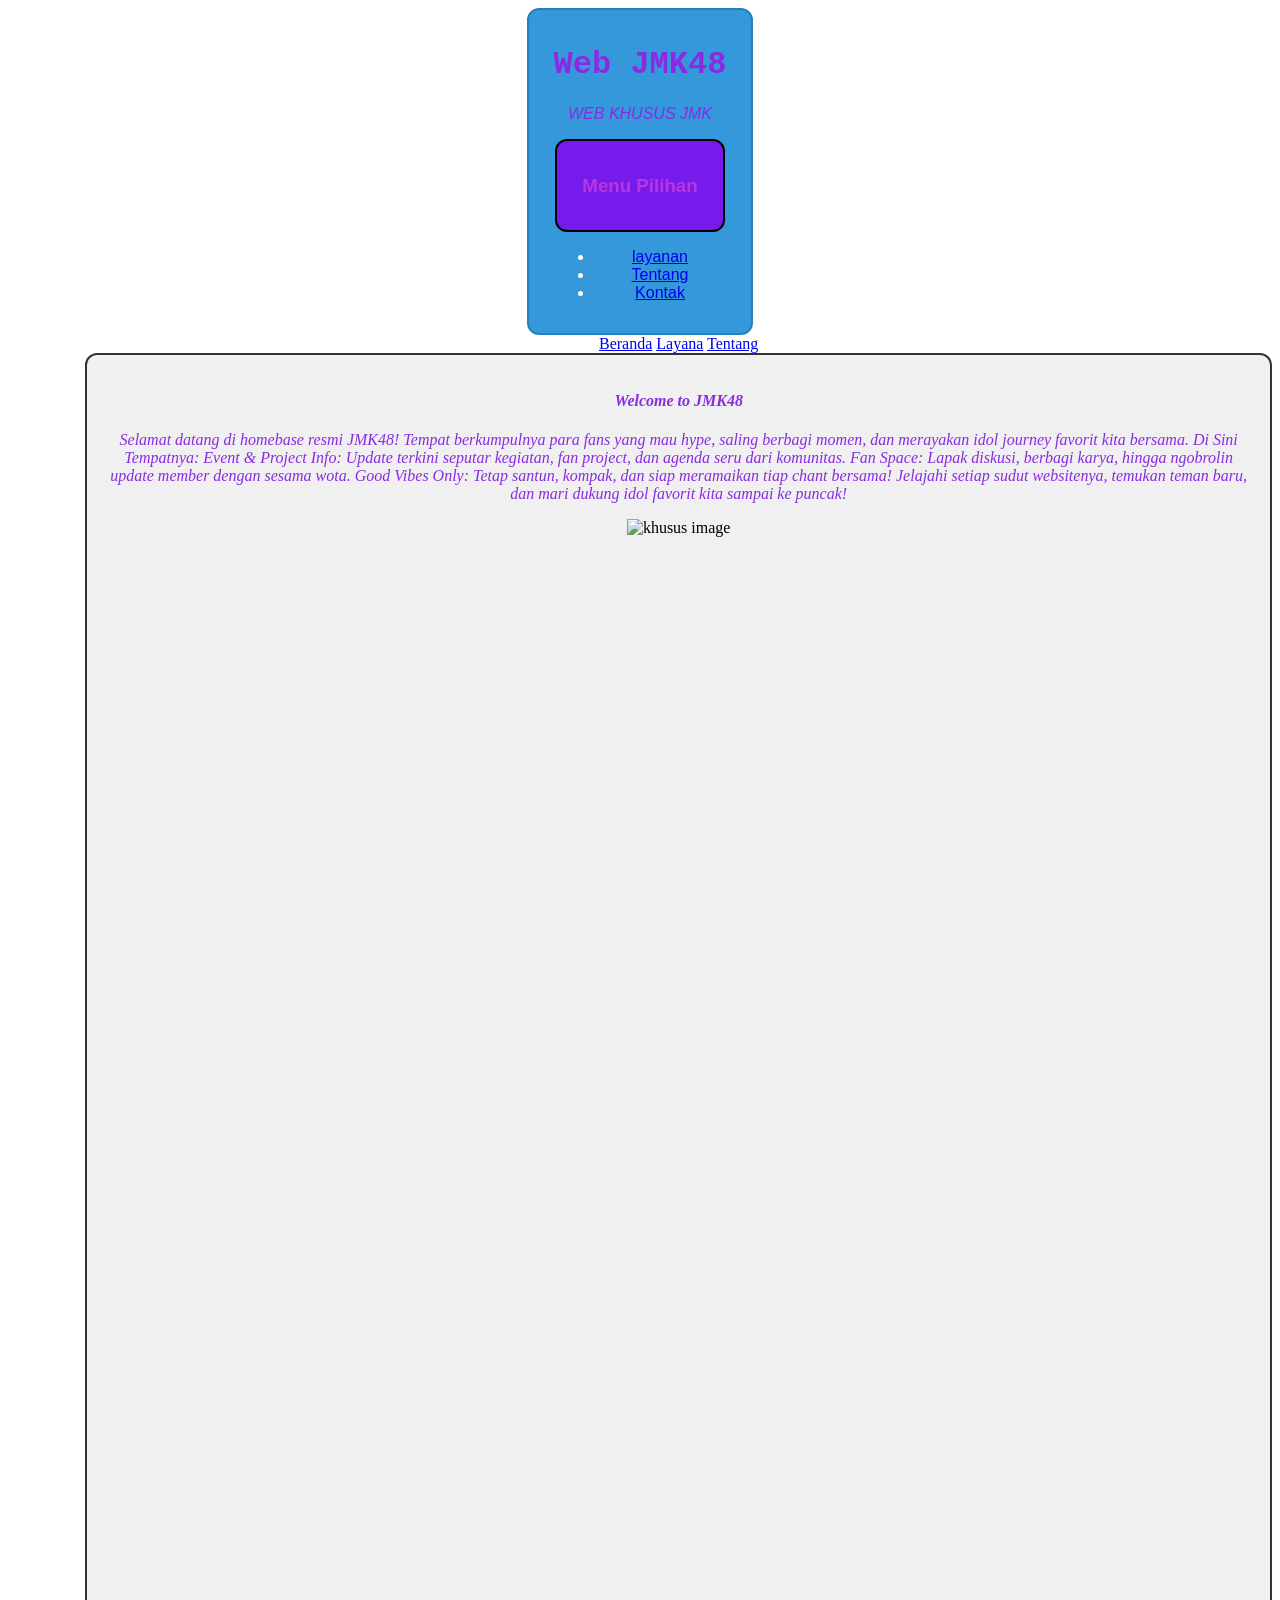
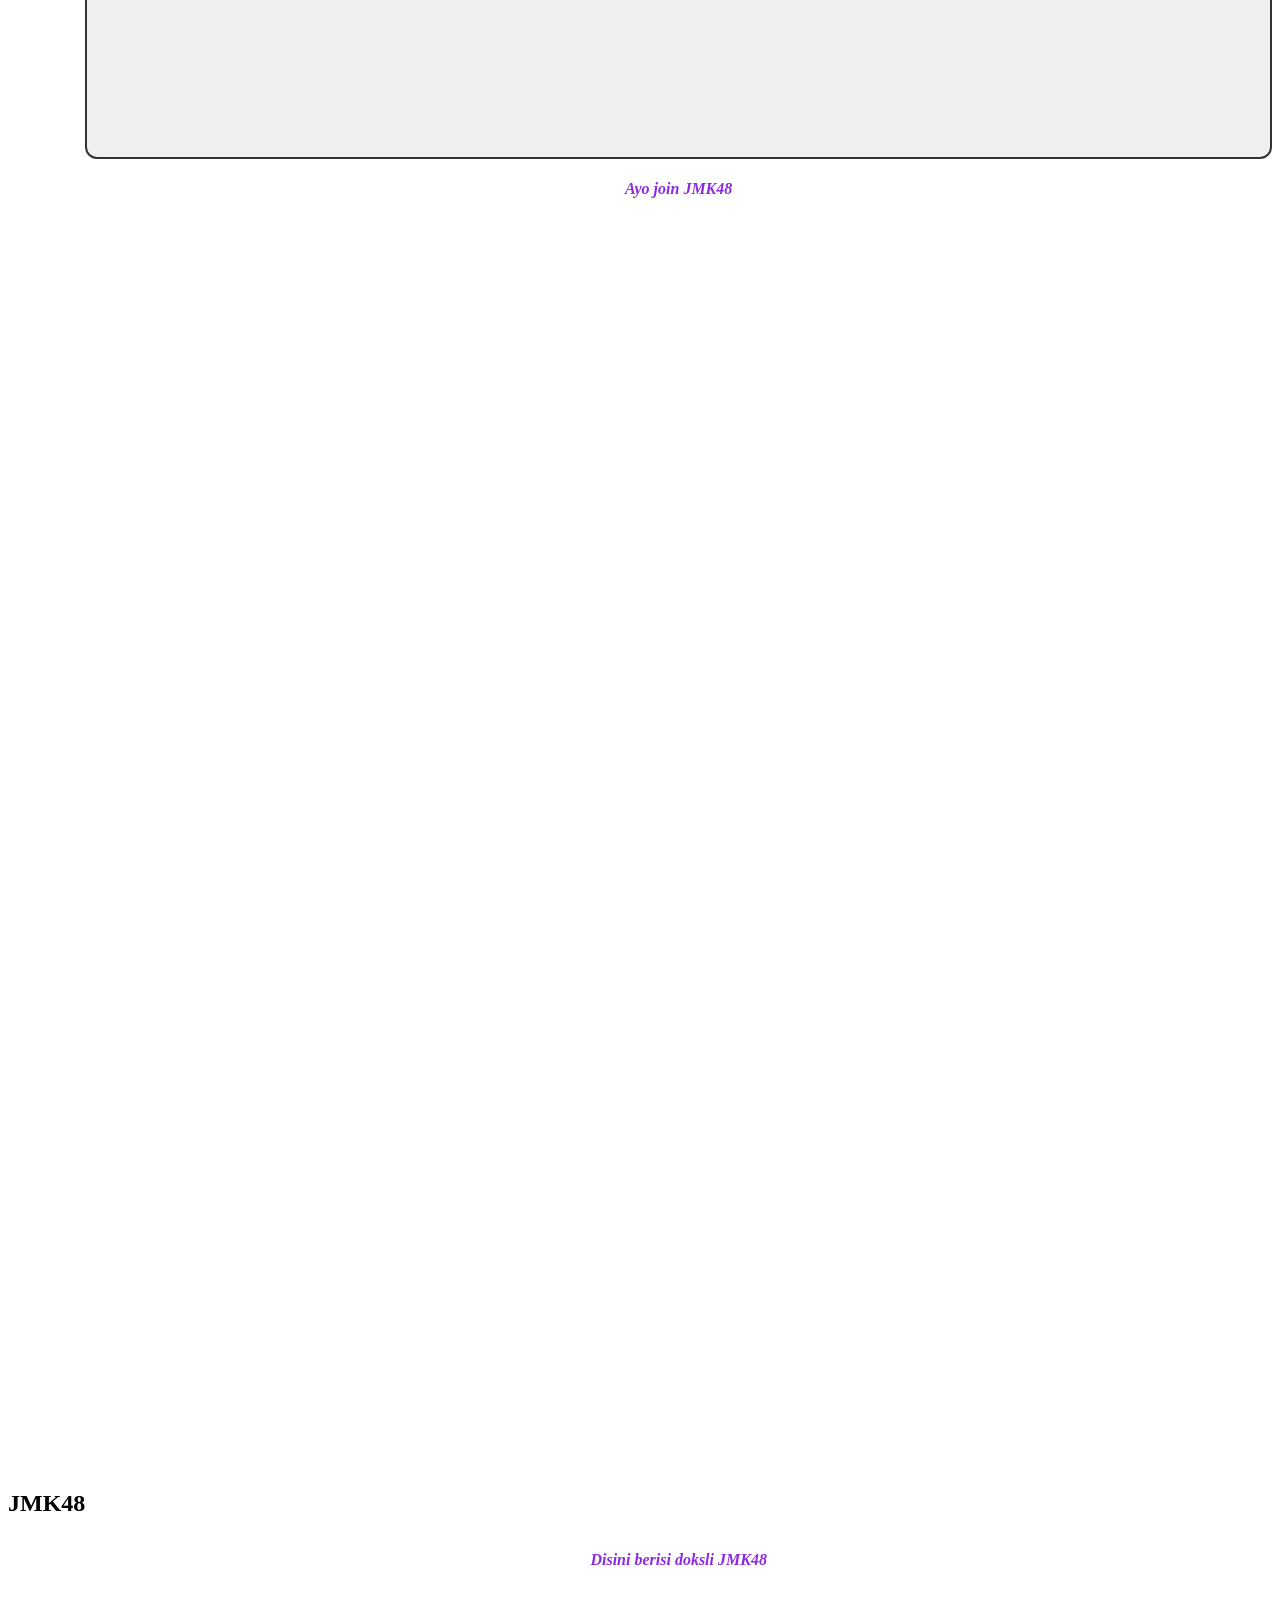
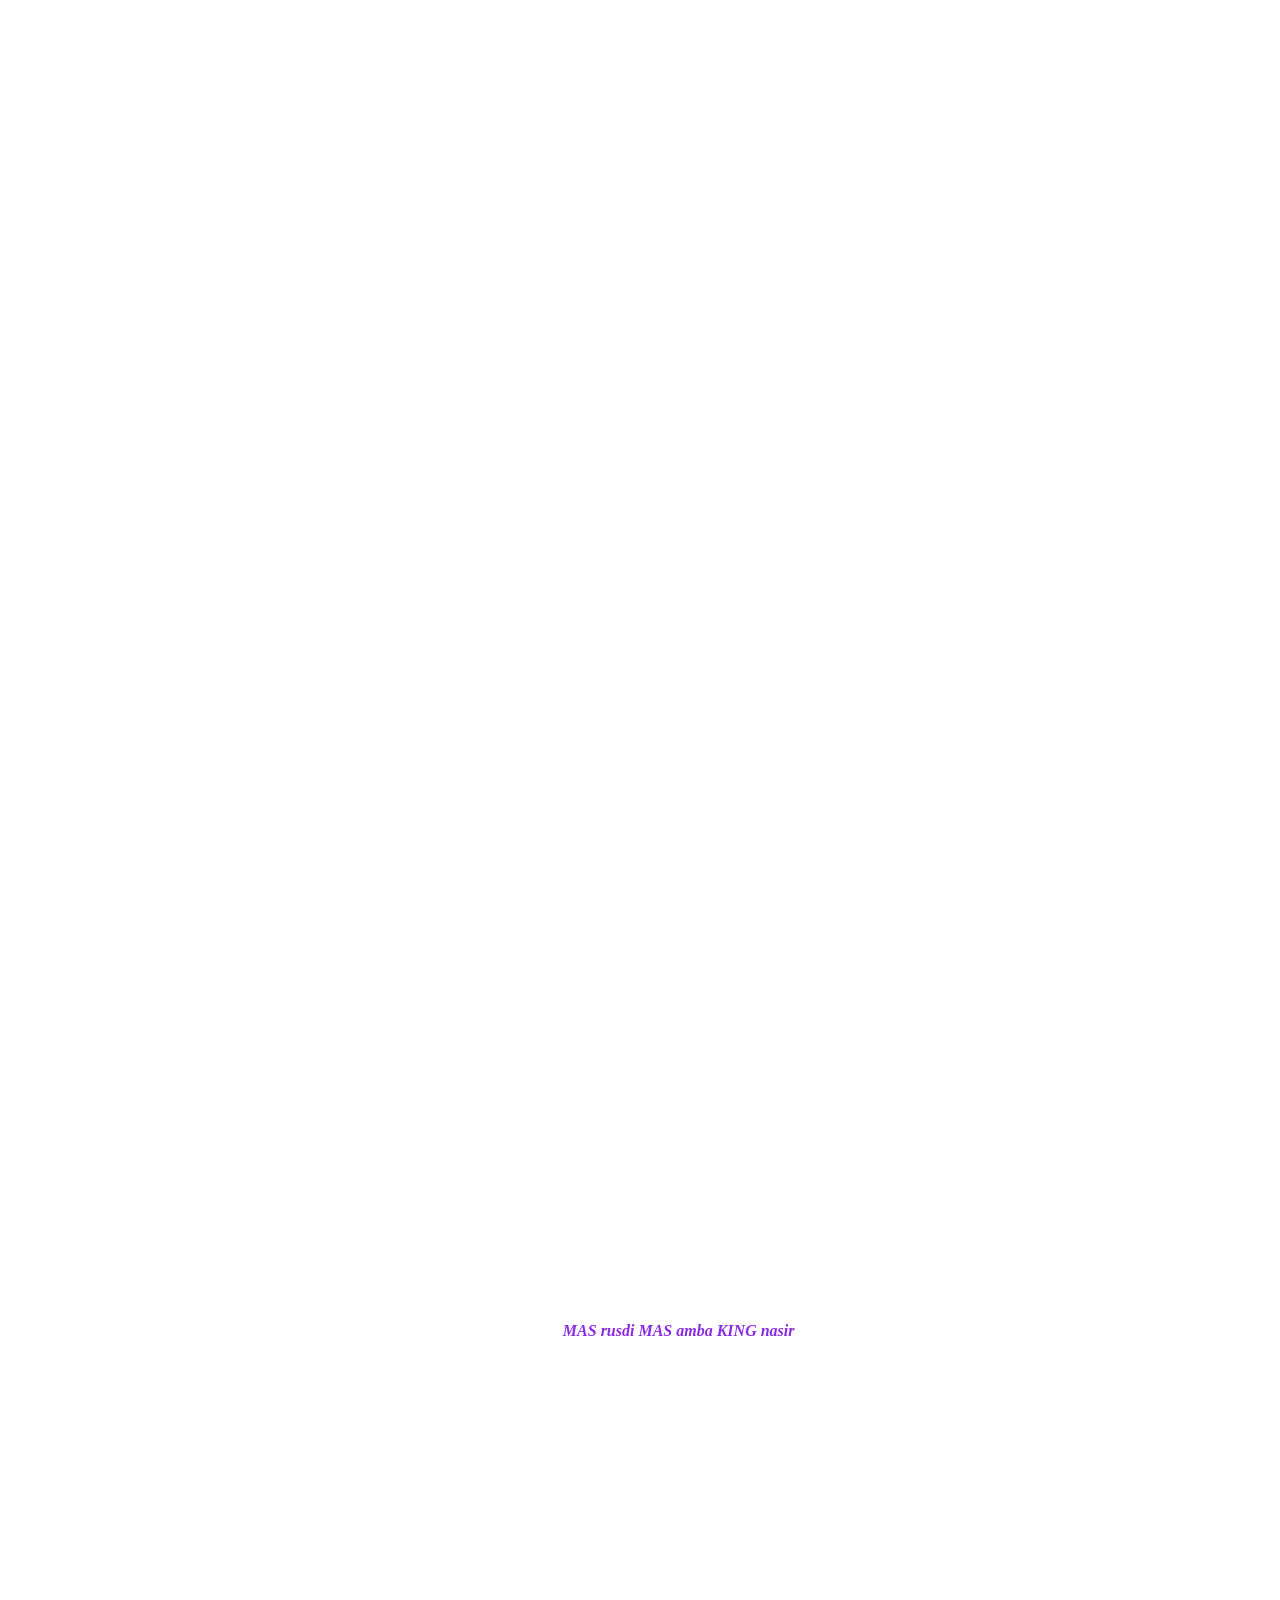
==== index.html @ cbec603e "commit pertama: seluruh file dan folder awal" ====
<!DOCTYPE html>
<html lang="id">

<head>
    <meta charset="UTF-8">
    <meta name="viewport" content="width=device-width, initial-scale=1.0">
    <title>WEB SAMMI</title>
    <link rel="stylesheet" href="css/style.css">
</head>

<body style="text-align: center;">
    <div class="kotakpanjang">
        <h1>Web JMK48</h1>
        <p>WEB KHUSUS JMK</p>
        <div class="kotakpanjang1">
            <h3>Menu Pilihan</h3>

        </div>
        
        
        <ul>
    
            <li><a href="#layanan">layanan</li>
                <li><a href="#tentang">Tentang</a></li>
                <li><a href="#kontak">Kontak</a></li>
            </ul>
            
        </div>
        <div class ="navbar">
            <h2> JMK48</h2>
            <div>
                <a href='#'>Beranda</a>         
                <a href='#'>Layana</a>         
                <a href='#'>Tentang</a>         
        <main>
            <div
                style="border: 2px solid #333333; border-radius: 12px; padding: 15px; background-color: #f0f0f0; display: inline-block;">
                <section id="beranda">
                    <article>
                        <h4>Welcome to JMK48</h4>
                        <p>Selamat datang di homebase resmi JMK48! Tempat berkumpulnya para fans yang mau hype, saling
                            berbagi momen, dan merayakan idol journey favorit kita bersama.

                            Di Sini Tempatnya:

                            Event & Project Info: Update terkini seputar kegiatan, fan project, dan agenda seru dari
                            komunitas.

                            Fan Space: Lapak diskusi, berbagi karya, hingga ngobrolin update member dengan sesama wota.

                            Good Vibes Only: Tetap santun, kompak, dan siap meramaikan tiap chant bersama!

                            Jelajahi setiap sudut websitenya, temukan teman baru, dan mari dukung idol favorit kita
                            sampai ke puncak!</p>
                    </article>
                    <img src="khusus image/images (1).jpe" alt=" khusus image">
                </section>
            </div>

            <section id="layanan">
                <article>
                    <h4>Ayo join JMK48</h4>
                </article>
            </section>

            <section id="tentang">
                <article>
                    <h4>Disini berisi doksli JMK48</h4>
                </article>
            </section>

            <section id="kontak">
                <article>
                    <h4>MAS rusdi
                        MAS amba
                        KING nasir
                    </h4>
                </article>
            </section>



        </main>
    </div>
</body>

</html>
---- css/style.css ----
p   {
    font-style: italic;
    color: blueviolet;
}

h1 {
    font-family: 'Courier';
    color: blueviolet;
}

section {
    min-height: 150vh;
}

h4 {
    font-style: oblique;
    color: blueviolet;
}

.navbar {
 display: flex;
  justify-content: space-between;
  align-items: center;
  border-bottom: 1px solid #ddd;
  padding-bottom: 10px;
  margin-bottom: 20px;
  
}
.kotakpanjang{
    background-color: #3498db; 
    border: 2px solid #2980b9;
    border-radius: 12px;
    color: white;            
    padding: 15px 25px;        
    display: inline-block;    
    font-family: Arial, sans-serif;
}

.kotakpanjang1{
    background-color: #751beb; 
    border: 2px solid #000000;
    border-radius: 12px;
    color: rgb(186, 53, 226);            
    padding: 15px 25px;        
    display: inline-block;    
    font-family: Arial, sans-serif;
}
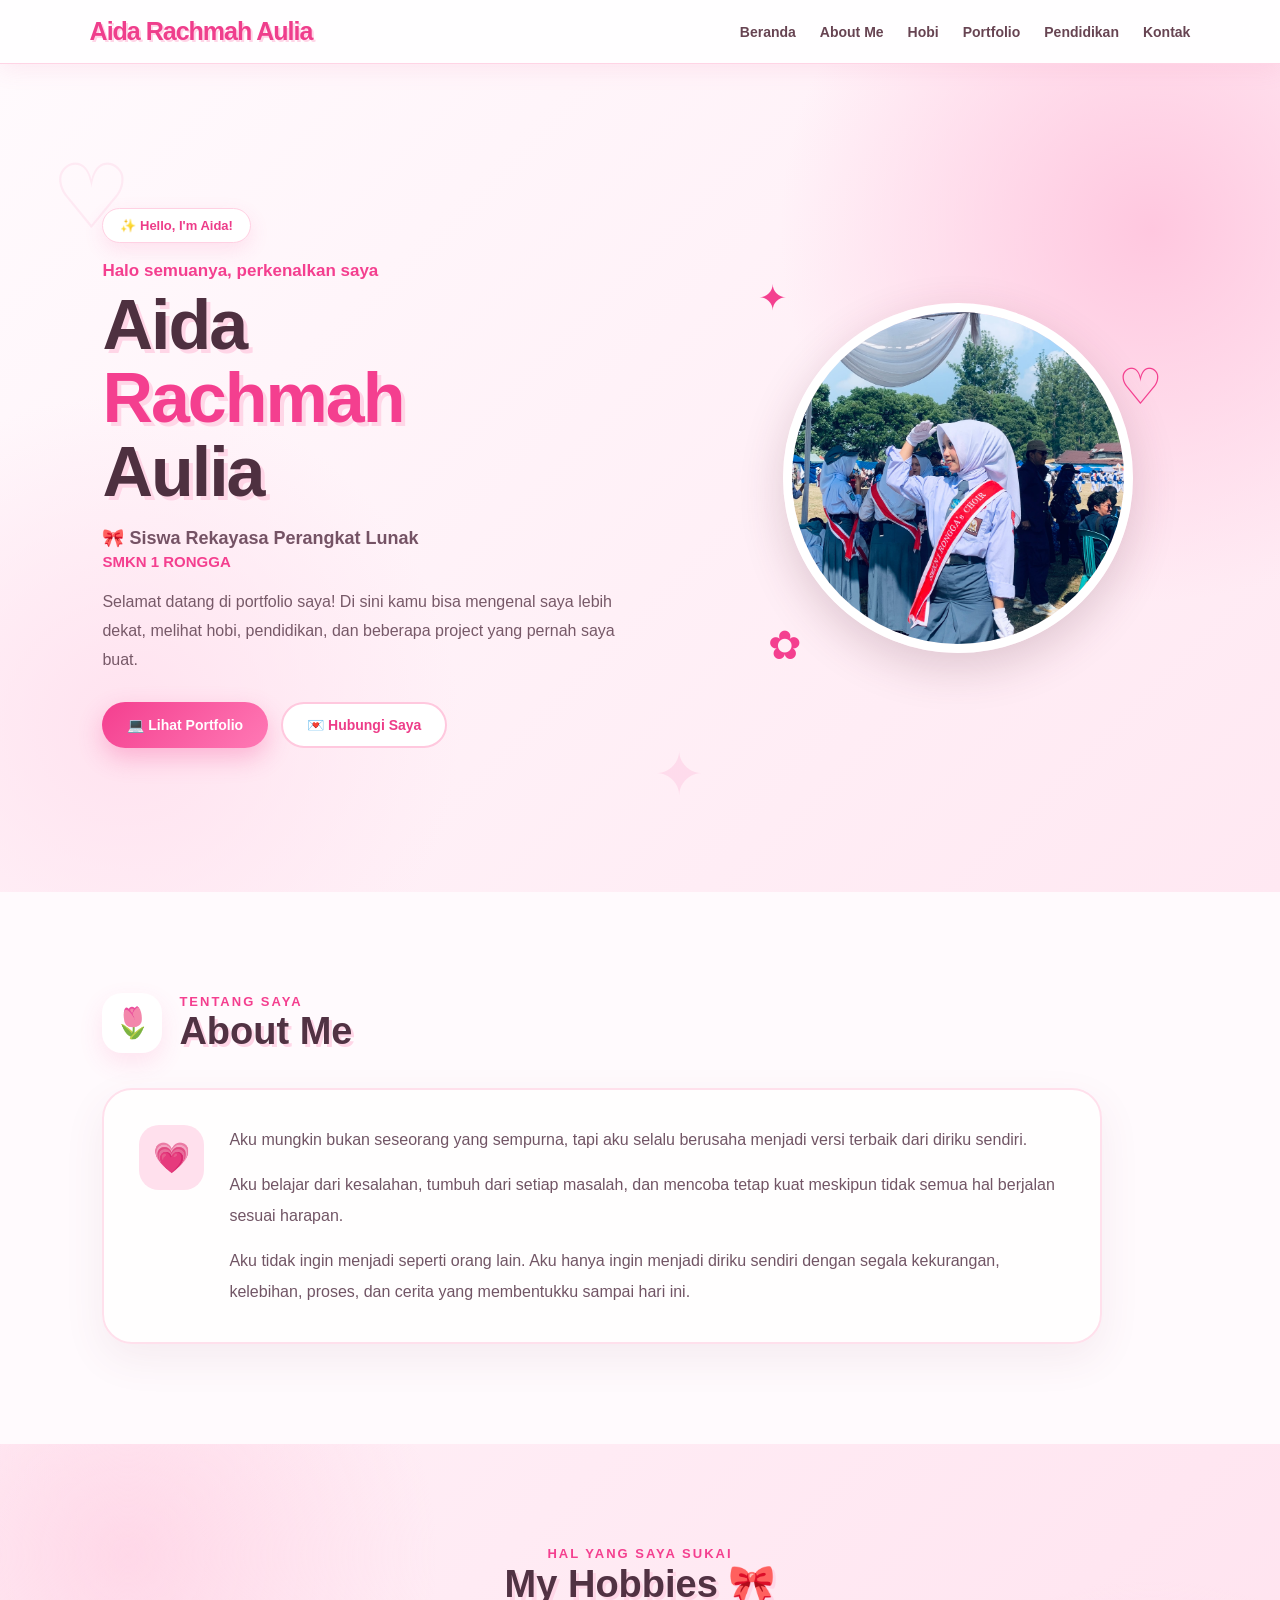
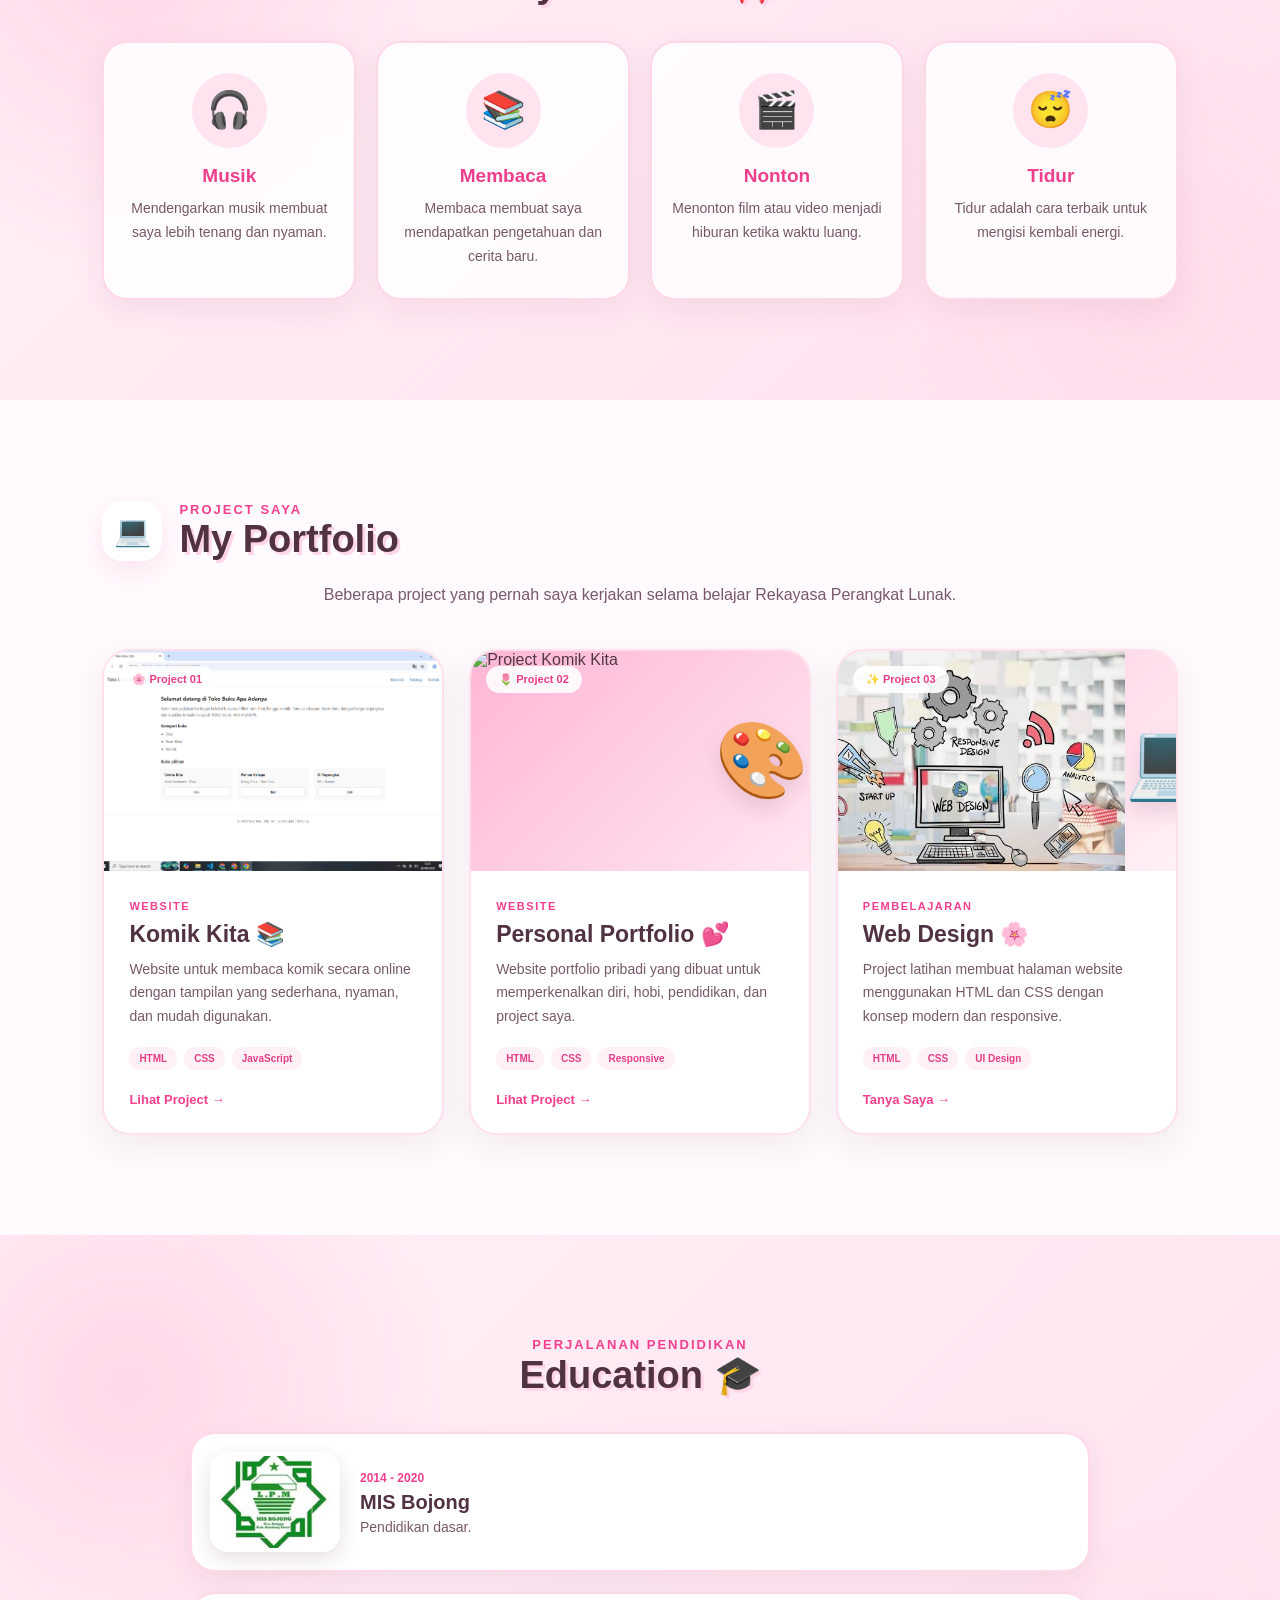
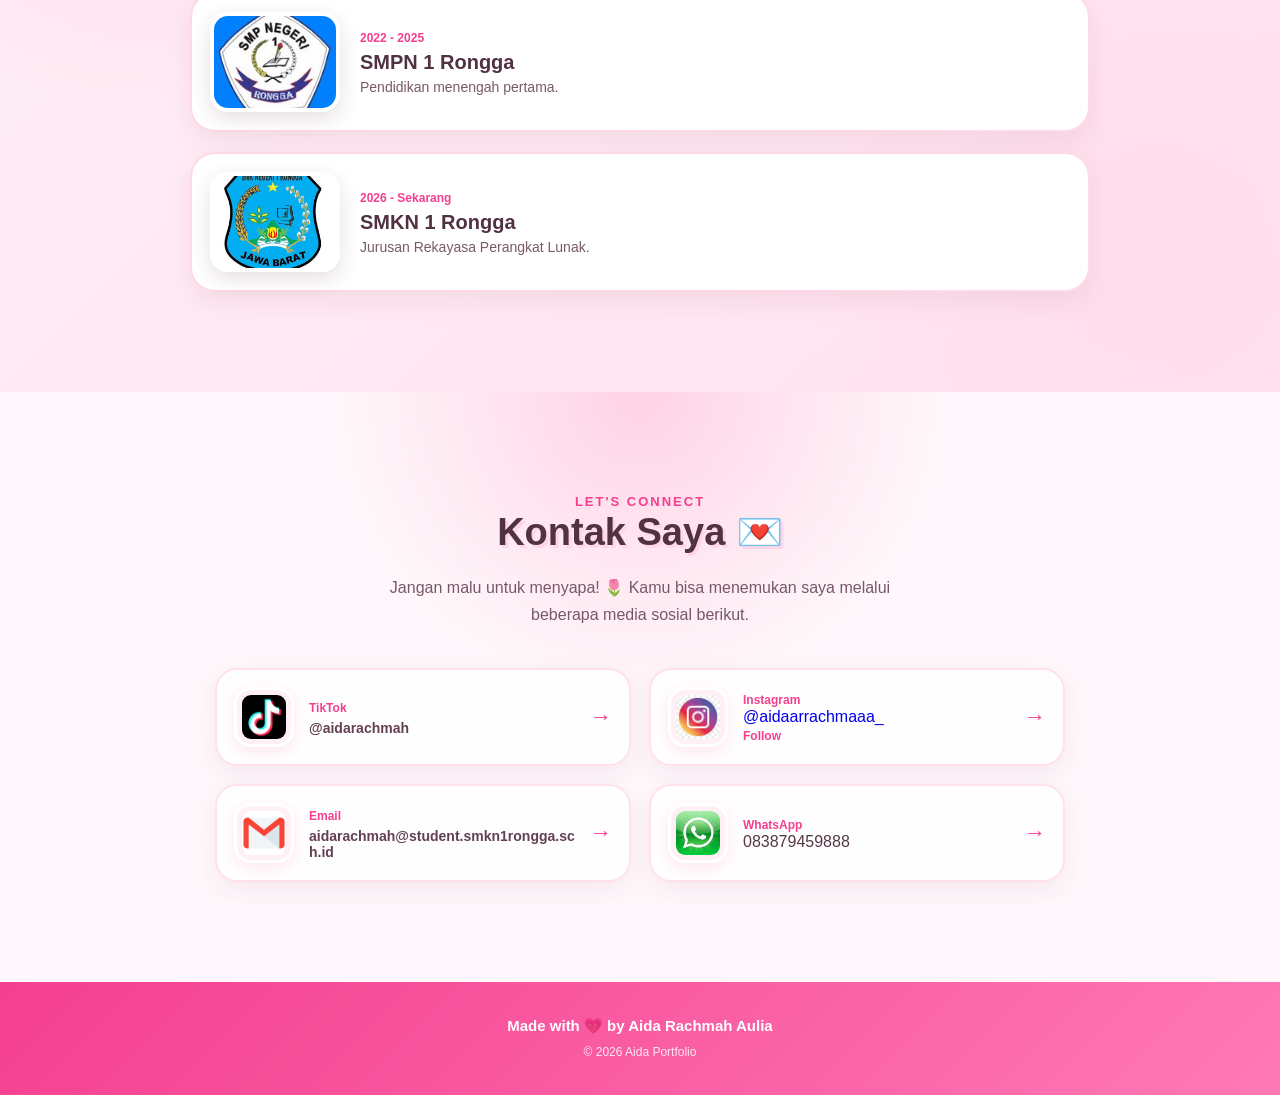
==== commit fa9ad927: "Rename aidarachmah.html to index.html" ====
--- a/index.html
+++ b/index.html
@@ -4,84 +4,601 @@
 <head>
     <meta charset="UTF-8">
     <meta name="viewport" content="width=device-width, initial-scale=1.0">
-    <title>WEB SAMMI</title>
-    <link rel="stylesheet" href="css/style.css">
+
+    <title>Portfolio Aida Rachmah Aulia 🌷</title>
+
+    <link rel="stylesheet" href="css/uji.css">
 </head>
 
-<body style="text-align: center;">
-    <div class="kotakpanjang">
-        <h1>Web JMK48</h1>
-        <p>WEB KHUSUS JMK</p>
-        <div class="kotakpanjang1">
-            <h3>Menu Pilihan</h3>
-
-        </div>
-        
-        
-        <ul>
-    
-            <li><a href="#layanan">layanan</li>
-                <li><a href="#tentang">Tentang</a></li>
-                <li><a href="#kontak">Kontak</a></li>
-            </ul>
-            
-        </div>
-        <div class ="navbar">
-            <h2> JMK48</h2>
+<body>
+
+    <!-- ================= NAVBAR ================= -->
+    <header class="navbar">
+
+        <a href="#beranda" class="logo">
+            Aida Rachmah Aulia<span></span>
+        </a>
+
+        <nav class="nav-links">
+            <a href="#beranda">Beranda</a>
+            <a href="#aboutme">About Me</a>
+            <a href="#hobi">Hobi</a>
+            <a href="#portfolio">Portfolio</a>
+            <a href="#pendidikan">Pendidikan</a>
+            <a href="#kontak">Kontak</a>
+        </nav>
+
+    </header>
+
+
+    <!-- ================= HERO ================= -->
+    <section id="beranda" class="hero">
+
+        <div class="hero-content">
+
+            <div class="hello-badge">
+                ✨ Hello, I'm Aida!
+            </div>
+
+            <p class="greeting">
+                Halo semuanya, perkenalkan saya
+            </p>
+
+            <h1>
+                Aida
+                <span>Rachmah</span> Aulia
+
+            </h1>
+
+            <p class="role">
+                🎀 Siswa Rekayasa Perangkat Lunak
+            </p>
+
+            <p class="school">
+                SMKN 1 RONGGA
+            </p>
+
+            <p class="description">
+                Selamat datang di portfolio saya!
+                Di sini kamu bisa mengenal saya lebih dekat,
+                melihat hobi, pendidikan, dan beberapa project
+                yang pernah saya buat.
+            </p>
+
+            <div class="hero-buttons">
+
+                <a href="#portfolio" class="btn-primary">
+                    💻 Lihat Portfolio
+                </a>
+
+                <a href="#kontak" class="btn-secondary">
+                    💌 Hubungi Saya
+                </a>
+
+            </div>
+
+        </div>
+
+
+        <!-- FOTO -->
+        <div class="hero-avatar">
+
+            <div class="sparkle sparkle-1">✦</div>
+            <div class="sparkle sparkle-2">♡</div>
+            <div class="sparkle sparkle-3">✿</div>
+
+            <div class="avatar-circle">
+
+                <img src="assests/img/WhatsApp Image 2026-09-09 at 11.14.16.jpeg" alt="Foto Aida">
+
+            </div>
+
+        </div>
+
+    </section>
+
+
+    <!-- ================= ABOUT ================= -->
+    <section id="aboutme" class="section-box">
+
+        <div class="section-title">
+
+            <span>🌷</span>
+
             <div>
-                <a href='#'>Beranda</a>         
-                <a href='#'>Layana</a>         
-                <a href='#'>Tentang</a>         
-        <main>
-            <div
-                style="border: 2px solid #333333; border-radius: 12px; padding: 15px; background-color: #f0f0f0; display: inline-block;">
-                <section id="beranda">
-                    <article>
-                        <h4>Welcome to JMK48</h4>
-                        <p>Selamat datang di homebase resmi JMK48! Tempat berkumpulnya para fans yang mau hype, saling
-                            berbagi momen, dan merayakan idol journey favorit kita bersama.
-
-                            Di Sini Tempatnya:
-
-                            Event & Project Info: Update terkini seputar kegiatan, fan project, dan agenda seru dari
-                            komunitas.
-
-                            Fan Space: Lapak diskusi, berbagi karya, hingga ngobrolin update member dengan sesama wota.
-
-                            Good Vibes Only: Tetap santun, kompak, dan siap meramaikan tiap chant bersama!
-
-                            Jelajahi setiap sudut websitenya, temukan teman baru, dan mari dukung idol favorit kita
-                            sampai ke puncak!</p>
-                    </article>
-                    <img src="khusus image/images (1).jpe" alt=" khusus image">
-                </section>
-            </div>
-
-            <section id="layanan">
-                <article>
-                    <h4>Ayo join JMK48</h4>
-                </article>
-            </section>
-
-            <section id="tentang">
-                <article>
-                    <h4>Disini berisi doksli JMK48</h4>
-                </article>
-            </section>
-
-            <section id="kontak">
-                <article>
-                    <h4>MAS rusdi
-                        MAS amba
-                        KING nasir
-                    </h4>
-                </article>
-            </section>
-
-
-
-        </main>
-    </div>
+                <small>Tentang Saya</small>
+                <h2>About Me</h2>
+            </div>
+
+        </div>
+
+
+        <div class="about-card">
+
+            <div class="about-icon">
+                💗
+            </div>
+
+            <div>
+
+                <p>
+                    Aku mungkin bukan seseorang yang sempurna,
+                    tapi aku selalu berusaha menjadi versi terbaik
+                    dari diriku sendiri.
+                </p>
+
+                <p>
+                    Aku belajar dari kesalahan, tumbuh dari setiap
+                    masalah, dan mencoba tetap kuat meskipun tidak
+                    semua hal berjalan sesuai harapan.
+                </p>
+
+                <p>
+                    Aku tidak ingin menjadi seperti orang lain.
+                    Aku hanya ingin menjadi diriku sendiri dengan
+                    segala kekurangan, kelebihan, proses, dan cerita
+                    yang membentukku sampai hari ini.
+                </p>
+
+            </div>
+
+        </div>
+
+    </section>
+
+
+    <!-- ================= HOBI ================= -->
+    <section id="hobi" class="section-box pink-section">
+
+        <div class="section-title center">
+
+            <div>
+                <small>Hal yang Saya Sukai</small>
+                <h2>My Hobbies 🎀</h2>
+            </div>
+
+        </div>
+
+
+        <div class="hobby-container">
+
+            <div class="hobby-card">
+                <div class="hobby-icon">🎧</div>
+                <h3>Musik</h3>
+                <p>
+                    Mendengarkan musik membuat saya lebih
+                    tenang dan nyaman.
+                </p>
+            </div>
+
+
+            <div class="hobby-card">
+                <div class="hobby-icon">📚</div>
+                <h3>Membaca</h3>
+                <p>
+                    Membaca membuat saya mendapatkan
+                    pengetahuan dan cerita baru.
+                </p>
+            </div>
+
+
+            <div class="hobby-card">
+                <div class="hobby-icon">🎬</div>
+                <h3>Nonton</h3>
+                <p>
+                    Menonton film atau video menjadi
+                    hiburan ketika waktu luang.
+                </p>
+            </div>
+
+
+            <div class="hobby-card">
+                <div class="hobby-icon">😴</div>
+                <h3>Tidur</h3>
+                <p>
+                    Tidur adalah cara terbaik untuk
+                    mengisi kembali energi.
+                </p>
+            </div>
+
+        </div>
+
+    </section>
+
+
+    <!-- ================= PORTFOLIO ================= -->
+    <section id="portfolio" class="section-box">
+
+        <div class="section-title">
+
+            <span>💻</span>
+
+            <div>
+                <small>Project Saya</small>
+                <h2>My Portfolio</h2>
+            </div>
+
+        </div>
+
+
+        <p class="section-description">
+            Beberapa project yang pernah saya kerjakan
+            selama belajar Rekayasa Perangkat Lunak.
+        </p>
+
+
+        <div class="portfolio-container">
+
+
+            <!-- PROJECT 1 -->
+            <div class="portfolio-card">
+
+                <div class="portfolio-image">
+
+                    <img src="assests/img/Capture.PNG" alt="Project Komik Kita">
+
+                    <div class="project-label">
+                        🌸 Project 01
+                    </div>
+
+                </div>
+
+
+                <div class="portfolio-content">
+
+                    <span class="project-category">
+                        WEBSITE
+                    </span>
+
+                    <h3>
+                        Komik Kita 📚
+                    </h3>
+
+                    <p>
+                        Website untuk membaca komik secara
+                        online dengan tampilan yang sederhana,
+                        nyaman, dan mudah digunakan.
+                    </p>
+
+
+                    <div class="technology">
+
+                        <span>HTML</span>
+                        <span>CSS</span>
+                        <span>JavaScript</span>
+
+                    </div>
+
+
+                    <a href="http://127.0.0.1:5500/komikkita.html" class="project-button">
+
+                        Lihat Project →
+
+                    </a>
+
+                </div>
+
+            </div>
+
+
+            <!-- PROJECT 2 -->
+            <div class="portfolio-card">
+
+                <div class="portfolio-image project-placeholder">
+                    <img src="assests/img/0-personal-portfolio-thumb.jpg" alt="Project Komik Kita">
+
+                    <div class="big-icon">
+                        🎨
+                    </div>
+
+                    <div class="project-label">
+                        🌷 Project 02
+                    </div>
+
+                </div>
+
+
+                <div class="portfolio-content">
+
+                    <span class="project-category">
+                        WEBSITE
+                    </span>
+
+                    <h3>
+                        Personal Portfolio 💕
+                    </h3>
+
+                    <p>
+                        Website portfolio pribadi yang dibuat
+                        untuk memperkenalkan diri, hobi,
+                        pendidikan, dan project saya.
+                    </p>
+
+
+                    <div class="technology">
+
+                        <span>HTML</span>
+                        <span>CSS</span>
+                        <span>Responsive</span>
+
+                    </div>
+
+
+                    <a href="#beranda" class="project-button">
+
+                        Lihat Project →
+
+                    </a>
+
+                </div>
+
+            </div>
+
+
+            <!-- PROJECT 3 -->
+            <div class="portfolio-card">
+
+                <div class="portfolio-image project-placeholder blue">
+
+                    <img src="assests/img/web designe.jpg" alt="Project Komik Kita">
+
+                    <div class="big-icon">
+                        💻
+                    </div>
+
+                    <div class="project-label">
+                        ✨ Project 03
+                    </div>
+
+                </div>
+
+
+                <div class="portfolio-content">
+
+                    <span class="project-category">
+                        PEMBELAJARAN
+                    </span>
+
+                    <h3>
+                        Web Design 🌸
+                    </h3>
+
+                    <p>
+                        Project latihan membuat halaman website
+                        menggunakan HTML dan CSS dengan konsep
+                        modern dan responsive.
+                    </p>
+
+
+                    <div class="technology">
+
+                        <span>HTML</span>
+                        <span>CSS</span>
+                        <span>UI Design</span>
+
+                    </div>
+
+
+                    <a href="#kontak" class="project-button">
+
+                        Tanya Saya →
+
+                    </a>
+
+                </div>
+
+            </div>
+
+        </div>
+
+    </section>
+
+
+    <!-- ================= PENDIDIKAN ================= -->
+    <section id="pendidikan" class="section-box pink-section">
+
+        <div class="section-title center">
+
+            <div>
+                <small>Perjalanan Pendidikan</small>
+                <h2>Education 🎓</h2>
+            </div>
+
+        </div>
+
+
+        <div class="education-container">
+
+
+            <div class="education-card">
+
+                <img src="assests/img/misbojong.jpg" alt="MI">
+
+                <div>
+
+                    <span>2014 - 2020</span>
+
+                    <h3>
+                        MIS Bojong
+                    </h3>
+
+                    <p>
+                        Pendidikan dasar.
+                    </p>
+
+                </div>
+
+            </div>
+
+
+            <div class="education-card">
+
+                <img src="assests/img/smpn1rongga.jpg" alt="SMP">
+
+                <div>
+
+                    <span>2022 - 2025</span>
+
+                    <h3>
+                        SMPN 1 Rongga
+                    </h3>
+
+                    <p>
+                        Pendidikan menengah pertama.
+                    </p>
+
+                </div>
+
+            </div>
+
+
+            <div class="education-card">
+
+                <img src="assests/img/smkn 1 rongga.jpe" alt="SMK">
+
+                <div>
+
+                    <span>2026 - Sekarang</span>
+
+                    <h3>
+                        SMKN 1 Rongga
+                    </h3>
+
+                    <p>
+                        Jurusan Rekayasa Perangkat Lunak.
+                    </p>
+
+                </div>
+
+            </div>
+
+        </div>
+
+    </section>
+
+
+    <!-- ================= KONTAK ================= -->
+    <section id="kontak" class="section-box contact-section">
+
+        <div class="section-title center">
+
+            <div>
+                <small>Let's Connect</small>
+                <h2>Kontak Saya 💌</h2>
+            </div>
+
+        </div>
+
+
+        <p class="contact-intro">
+            Jangan malu untuk menyapa! 🌷
+            Kamu bisa menemukan saya melalui beberapa
+            media sosial berikut.
+        </p>
+
+
+        <div class="contact-container">
+
+
+            <div class="contact-card">
+
+                <img src="assests/img/tiktok.png" alt="TikTok">
+
+                <div>
+
+                    <span>TikTok</span>
+
+                    <h3>
+                        @aidarachmah
+                    </h3>
+
+                </div>
+
+                <div class="contact-arrow">
+                    →
+                </div>
+
+            </div>
+
+
+            <div class="contact-card">
+
+                <img src="assests/img/sm_5b37de3263964.jpg" alt="Instagram">
+
+                <a href="https://instagram.com/aidaarrachmaaa_" class="card-kontak ig" target="_blank"
+                    rel="noopener noreferrer">
+                    <span>Instagram</span>
+                    <p>@aidaarrachmaaa_</p> <span>Follow</span>
+                </a>
+
+                <div class="contact-arrow">
+                    →
+                </div>
+
+            </div>
+
+
+            <div class="contact-card">
+
+                <img src="assests/img/email.png" alt="Email">
+                
+                <div>
+
+                    <span>Email</span>
+
+                    <h3>
+                        aidarachmah@student.smkn1rongga.sch.id
+                    </h3>
+
+                </div>
+
+                <div class="contact-arrow">
+                    →
+                </div>
+
+            </div>
+
+
+            <div class="contact-card">
+
+                <img src="assests/img/wa.jpe" alt="WhatsApp">
+
+
+                <div>
+
+                    <span>WhatsApp</span>
+
+                    <p>
+                        083879459888
+                    </p>
+
+                </div>
+
+                <div class="contact-arrow">
+                    →
+                </div>
+
+            </div>
+
+        </div>
+
+    </section>
+
+
+    <!-- ================= FOOTER ================= -->
+    <footer>
+
+        <p>
+            Made with 💗 by Aida Rachmah Aulia
+        </p>
+
+        <span>
+            © 2026 Aida Portfolio
+        </span>
+
+    </footer>
+
+
 </body>
 
-</html>+</html>
--- a/css/uji.css
+++ b/css/uji.css
@@ -0,0 +1,1659 @@
+/* =====================================================
+   🌸 AIDA PORTFOLIO
+   CUTE • PINK • MODERN • RESPONSIVE
+===================================================== */
+
+
+/* ================= RESET ================= */
+
+* {
+    margin: 0;
+    padding: 0;
+    box-sizing: border-box;
+}
+
+html {
+    scroll-behavior: smooth;
+    scroll-padding-top: 90px;
+}
+
+body {
+    font-family:
+        "Segoe UI",
+        Tahoma,
+        Geneva,
+        Verdana,
+        sans-serif;
+
+    background: #fff8fc;
+    color: #543746;
+
+    overflow-x: hidden;
+}
+
+a {
+    text-decoration: none;
+}
+
+
+/* ================= SCROLLBAR ================= */
+
+::-webkit-scrollbar {
+    width: 9px;
+}
+
+::-webkit-scrollbar-track {
+    background: #ffeaf4;
+}
+
+::-webkit-scrollbar-thumb {
+    background: linear-gradient(#ff72ad,
+            #f43f8f);
+
+    border-radius: 20px;
+}
+
+
+/* =====================================================
+   🌷 NAVBAR
+===================================================== */
+
+.navbar {
+    position: sticky;
+    top: 0;
+
+    z-index: 9999;
+
+    width: 100%;
+
+    display: flex;
+    align-items: center;
+    justify-content: space-between;
+
+    padding: 17px 7%;
+
+    background: rgba(255, 255, 255, 0.86);
+
+    backdrop-filter: blur(18px);
+    -webkit-backdrop-filter: blur(18px);
+
+    border-bottom: 1px solid #ffd4e5;
+
+    box-shadow:
+        0 5px 25px rgba(236, 75, 139, 0.1);
+}
+
+
+/* LOGO */
+
+.logo {
+    color: #ef3e8c;
+
+    font-size: 25px;
+    font-weight: 900;
+
+    letter-spacing: -1px;
+
+    text-shadow:
+        2px 2px 0 #ffd5e7;
+
+    transition: 0.3s;
+}
+
+.logo span {
+    color: #ff8dbc;
+}
+
+.logo:hover {
+    transform: scale(1.06);
+}
+
+
+/* NAVIGATION */
+
+.nav-links {
+    display: flex;
+
+    align-items: center;
+
+    gap: 24px;
+}
+
+.nav-links a {
+    position: relative;
+
+    color: #674452;
+
+    font-size: 14px;
+    font-weight: 600;
+
+    transition: 0.3s;
+}
+
+.nav-links a:hover {
+    color: #f43f8f;
+}
+
+
+/* UNDERLINE */
+
+.nav-links a::after {
+    content: "";
+
+    position: absolute;
+
+    left: 50%;
+    bottom: -7px;
+
+    width: 0;
+    height: 3px;
+
+    background: #f43f8f;
+
+    border-radius: 20px;
+
+    transform: translateX(-50%);
+
+    transition: 0.3s;
+}
+
+.nav-links a:hover::after {
+    width: 100%;
+}
+
+
+/* =====================================================
+   🎀 HERO
+===================================================== */
+
+.hero {
+    position: relative;
+
+    min-height: 92vh;
+
+    display: flex;
+
+    align-items: center;
+
+    justify-content: space-between;
+
+    gap: 50px;
+
+    padding: 90px 8%;
+
+    overflow: hidden;
+
+    background:
+        radial-gradient(circle at 90% 20%,
+            #ffc7df 0%,
+            transparent 28%),
+
+        radial-gradient(circle at 10% 80%,
+            #ffe2ef 0%,
+            transparent 25%),
+
+        linear-gradient(135deg,
+            #fffafd,
+            #ffe8f2);
+}
+
+
+/* DEKORASI */
+
+.hero::before {
+    content: "♡";
+
+    position: absolute;
+
+    top: 80px;
+    left: 4%;
+
+    font-size: 90px;
+
+    color: rgba(244,
+            63,
+            143,
+            0.08);
+
+    animation: floating 4s ease-in-out infinite;
+}
+
+.hero::after {
+    content: "✦";
+
+    position: absolute;
+
+    right: 45%;
+    bottom: 10%;
+
+    font-size: 60px;
+
+    color: rgba(244,
+            63,
+            143,
+            0.1);
+
+    animation: rotate 8s linear infinite;
+}
+
+
+/* HERO CONTENT */
+
+.hero-content {
+    position: relative;
+
+    z-index: 2;
+
+    max-width: 590px;
+
+    animation:
+        fadeUp 1s ease;
+}
+
+
+/* BADGE */
+
+.hello-badge {
+    display: inline-block;
+
+    padding: 9px 17px;
+
+    margin-bottom: 18px;
+
+    color: #ed3c89;
+
+    background: #fff;
+
+    border: 1px solid #ffd1e3;
+
+    border-radius: 50px;
+
+    font-size: 13px;
+    font-weight: 700;
+
+    box-shadow:
+        0 7px 20px rgba(244, 63, 143, 0.12);
+}
+
+
+/* GREETING */
+
+.greeting {
+    color: #f43f8f;
+
+    font-size: 17px;
+    font-weight: 700;
+
+    margin-bottom: 8px;
+}
+
+
+/* NAME */
+
+.hero h1 {
+    color: #4e3040;
+
+    font-size:
+        clamp(42px,
+            6vw,
+            70px);
+
+    line-height: 1.05;
+
+    font-weight: 900;
+
+    letter-spacing: -2px;
+
+    margin-bottom: 18px;
+
+    text-shadow:
+        4px 4px 0 #ffd6e7;
+}
+
+.hero h1 span {
+    display: block;
+
+    color: #f43f8f;
+}
+
+
+/* ROLE */
+
+.role {
+    color: #755365;
+
+    font-size: 18px;
+
+    font-weight: 600;
+
+    margin-bottom: 4px;
+}
+
+.school {
+    color: #f43f8f;
+
+    font-size: 15px;
+
+    font-weight: 800;
+
+    margin-bottom: 18px;
+}
+
+
+/* DESCRIPTION */
+
+.description {
+    max-width: 540px;
+
+    color: #775968;
+
+    font-size: 16px;
+
+    line-height: 1.8;
+
+    margin-bottom: 28px;
+}
+
+
+/* BUTTON CONTAINER */
+
+.hero-buttons {
+    display: flex;
+
+    flex-wrap: wrap;
+
+    gap: 13px;
+}
+
+
+/* PRIMARY BUTTON */
+
+.btn-primary {
+    display: inline-flex;
+
+    align-items: center;
+
+    justify-content: center;
+
+    padding: 14px 25px;
+
+    color: white;
+
+    background:
+        linear-gradient(135deg,
+            #f43f8f,
+            #ff79b5);
+
+    border-radius: 50px;
+
+    font-size: 14px;
+
+    font-weight: 800;
+
+    box-shadow:
+        0 10px 25px rgba(244, 63, 143, 0.3);
+
+    transition: 0.3s;
+}
+
+.btn-primary:hover {
+    transform:
+        translateY(-5px);
+
+    box-shadow:
+        0 15px 30px rgba(244, 63, 143, 0.4);
+}
+
+
+/* SECOND BUTTON */
+
+.btn-secondary {
+    display: inline-flex;
+
+    align-items: center;
+
+    justify-content: center;
+
+    padding: 13px 24px;
+
+    color: #ed3d89;
+
+    background: white;
+
+    border: 2px solid #ffc8de;
+
+    border-radius: 50px;
+
+    font-size: 14px;
+
+    font-weight: 800;
+
+    transition: 0.3s;
+}
+
+.btn-secondary:hover {
+    color: white;
+
+    background: #f43f8f;
+
+    transform:
+        translateY(-5px);
+}
+
+
+/* =====================================================
+   🌸 HERO IMAGE
+===================================================== */
+
+.hero-avatar {
+    position: relative;
+
+    width: 440px;
+    height: 440px;
+
+    flex-shrink: 0;
+
+    display: flex;
+
+    align-items: center;
+    justify-content: center;
+
+    animation:
+        floating 4s ease-in-out infinite;
+}
+
+
+/* BACK CIRCLE */
+
+.avatar-circle::before {
+    content: "";
+
+    position: absolute;
+
+    inset: -18px;
+
+    border-radius: 50%;
+
+    background:
+        linear-gradient(135deg,
+            #ffb4d4,
+            #ffe8f2);
+
+    z-index: -1;
+
+    box-shadow:
+        0 20px 50px rgba(244, 63, 143, 0.18);
+}
+
+
+/* IMAGE */
+
+.avatar-circle {
+    position: relative;
+
+    width: 350px;
+    height: 350px;
+
+    display: flex;
+
+    align-items: center;
+    justify-content: center;
+}
+
+.avatar-circle img {
+    width: 100%;
+    height: 100%;
+
+    object-fit: cover;
+
+    border-radius: 50%;
+
+    border: 9px solid white;
+
+    box-shadow:
+        0 15px 45px rgba(93, 43, 65, 0.2);
+}
+
+
+/* SPARKLES */
+
+.sparkle {
+    position: absolute;
+
+    z-index: 5;
+
+    color: #f43f8f;
+
+    font-size: 35px;
+
+    animation:
+        floating 3s ease-in-out infinite;
+}
+
+.sparkle-1 {
+    top: 20px;
+    left: 20px;
+}
+
+.sparkle-2 {
+    right: 15px;
+    top: 100px;
+
+    font-size: 50px;
+
+    animation-delay: 0.5s;
+}
+
+.sparkle-3 {
+    bottom: 30px;
+    left: 30px;
+
+    font-size: 40px;
+
+    animation-delay: 1s;
+}
+
+
+/* =====================================================
+   🌷 SECTION
+===================================================== */
+
+.section-box {
+    position: relative;
+
+    padding: 100px 8%;
+
+    min-height: 60vh;
+
+    background: #fffafd;
+
+    overflow: hidden;
+}
+
+
+/* PINK SECTION */
+
+.pink-section {
+    background:
+        radial-gradient(circle at 10% 20%,
+            #ffd8e8,
+            transparent 25%),
+
+        radial-gradient(circle at 90% 80%,
+            #ffddeb,
+            transparent 25%),
+
+        linear-gradient(135deg,
+            #fff0f7,
+            #ffe1ee);
+}
+
+
+/* SECTION TITLE */
+
+.section-title {
+    display: flex;
+
+    align-items: center;
+
+    gap: 17px;
+
+    margin-bottom: 35px;
+}
+
+.section-title.center {
+    justify-content: center;
+
+    text-align: center;
+}
+
+.section-title>span {
+    width: 60px;
+    height: 60px;
+
+    display: flex;
+
+    align-items: center;
+    justify-content: center;
+
+    background: white;
+
+    border-radius: 20px;
+
+    font-size: 30px;
+
+    box-shadow:
+        0 10px 25px rgba(244, 63, 143, 0.12);
+}
+
+.section-title small {
+    color: #f43f8f;
+
+    font-size: 13px;
+
+    font-weight: 800;
+
+    text-transform: uppercase;
+
+    letter-spacing: 2px;
+}
+
+.section-title h2 {
+    color: #513243;
+
+    font-size: 38px;
+
+    font-weight: 900;
+
+    text-shadow:
+        3px 3px 0 #ffd6e7;
+}
+
+
+/* =====================================================
+   💗 ABOUT
+===================================================== */
+
+.about-card {
+    max-width: 1000px;
+
+    display: flex;
+
+    gap: 25px;
+
+    padding: 35px;
+
+    background:
+        rgba(255,
+            255,
+            255,
+            0.8);
+
+    border: 2px solid #ffe0ec;
+
+    border-radius: 30px;
+
+    box-shadow:
+        0 15px 40px rgba(125, 58, 87, 0.08);
+
+    transition: 0.4s;
+}
+
+.about-card:hover {
+    transform:
+        translateY(-7px);
+
+    box-shadow:
+        0 20px 50px rgba(244, 63, 143, 0.13);
+}
+
+.about-icon {
+    width: 65px;
+    height: 65px;
+
+    flex-shrink: 0;
+
+    display: flex;
+
+    align-items: center;
+    justify-content: center;
+
+    background: #ffe0ed;
+
+    border-radius: 20px;
+
+    font-size: 30px;
+}
+
+.about-card p {
+    color: #715565;
+
+    font-size: 16px;
+
+    line-height: 1.9;
+
+    margin-bottom: 15px;
+}
+
+.about-card p:last-child {
+    margin-bottom: 0;
+}
+
+
+/* =====================================================
+   🎧 HOBBY
+===================================================== */
+
+.hobby-container {
+    max-width: 1100px;
+
+    margin: auto;
+
+    display: grid;
+
+    grid-template-columns:
+        repeat(4, 1fr);
+
+    gap: 20px;
+}
+
+.hobby-card {
+    padding: 30px 20px;
+
+    text-align: center;
+
+    background:
+        rgba(255,
+            255,
+            255,
+            0.85);
+
+    border:
+        2px solid #ffd8e8;
+
+    border-radius: 25px;
+
+    box-shadow:
+        0 10px 30px rgba(122, 53, 83, 0.08);
+
+    transition: 0.4s;
+}
+
+.hobby-card:hover {
+    transform:
+        translateY(-12px) rotate(1deg);
+
+    border-color: #ff9ec4;
+
+    box-shadow:
+        0 20px 35px rgba(244, 63, 143, 0.18);
+}
+
+.hobby-icon {
+    width: 75px;
+    height: 75px;
+
+    display: flex;
+
+    align-items: center;
+    justify-content: center;
+
+    margin: auto auto 17px;
+
+    background: #ffe3ef;
+
+    border-radius: 50%;
+
+    font-size: 36px;
+}
+
+.hobby-card h3 {
+    color: #ef3e8c;
+
+    margin-bottom: 10px;
+
+    font-size: 19px;
+}
+
+.hobby-card p {
+    color: #765969;
+
+    font-size: 14px;
+
+    line-height: 1.7;
+}
+
+
+/* =====================================================
+   💻 PORTFOLIO
+===================================================== */
+
+.section-description {
+    max-width: 700px;
+
+    margin:
+        -15px auto 40px;
+
+    text-align: center;
+
+    color: #79596a;
+
+    line-height: 1.7;
+}
+
+.portfolio-container {
+    display: grid;
+
+    grid-template-columns:
+        repeat(3, 1fr);
+
+    gap: 25px;
+
+    max-width: 1200px;
+
+    margin: auto;
+}
+
+
+/* PORTFOLIO CARD */
+
+.portfolio-card {
+    overflow: hidden;
+
+    background: white;
+
+    border:
+        2px solid #ffe0eb;
+
+    border-radius: 28px;
+
+    box-shadow:
+        0 12px 35px rgba(102, 45, 70, 0.08);
+
+    transition: 0.4s;
+}
+
+.portfolio-card:hover {
+    transform:
+        translateY(-12px);
+
+    border-color: #ffacd0;
+
+    box-shadow:
+        0 20px 45px rgba(244, 63, 143, 0.18);
+}
+
+
+/* IMAGE */
+
+.portfolio-image {
+    position: relative;
+
+    height: 220px;
+
+    overflow: hidden;
+
+    background: #ffe7f1;
+}
+
+.portfolio-image img {
+    width: 100%;
+    height: 100%;
+
+    object-fit: cover;
+
+    transition: 0.5s;
+}
+
+.portfolio-card:hover .portfolio-image img {
+    transform: scale(1.08);
+}
+
+
+/* PROJECT PLACEHOLDER */
+
+.project-placeholder {
+    display: flex;
+
+    align-items: center;
+    justify-content: center;
+
+    background:
+        linear-gradient(135deg,
+            #ffb6d5,
+            #ffe6f1);
+}
+
+.project-placeholder.blue {
+    background:
+        linear-gradient(135deg,
+            #ffc5dc,
+            #fff0f7);
+}
+
+.big-icon {
+    font-size: 75px;
+
+    filter:
+        drop-shadow(0 10px 10px rgba(117, 51, 83, 0.15));
+}
+
+
+/* LABEL */
+
+.project-label {
+    position: absolute;
+
+    top: 15px;
+    left: 15px;
+
+    padding: 7px 13px;
+
+    color: #e93d87;
+
+    background: rgba(255,
+            255,
+            255,
+            0.9);
+
+    border-radius: 30px;
+
+    font-size: 11px;
+
+    font-weight: 800;
+}
+
+
+/* PORTFOLIO CONTENT */
+
+.portfolio-content {
+    padding: 25px;
+}
+
+.project-category {
+    color: #f43f8f;
+
+    font-size: 11px;
+
+    font-weight: 900;
+
+    letter-spacing: 1.5px;
+}
+
+.portfolio-content h3 {
+    color: #513243;
+
+    font-size: 23px;
+
+    margin:
+        7px 0 10px;
+}
+
+.portfolio-content p {
+    color: #765969;
+
+    font-size: 14px;
+
+    line-height: 1.7;
+
+    margin-bottom: 18px;
+}
+
+
+/* TECHNOLOGY */
+
+.technology {
+    display: flex;
+
+    flex-wrap: wrap;
+
+    gap: 7px;
+
+    margin-bottom: 20px;
+}
+
+.technology span {
+    padding: 6px 10px;
+
+    color: #e53e86;
+
+    background: #fff0f6;
+
+    border-radius: 20px;
+
+    font-size: 10px;
+
+    font-weight: 800;
+}
+
+
+/* PROJECT BUTTON */
+
+.project-button {
+    display: inline-block;
+
+    color: #f43f8f;
+
+    font-size: 13px;
+
+    font-weight: 800;
+
+    transition: 0.3s;
+}
+
+.project-button:hover {
+    color: #bd2164;
+
+    transform:
+        translateX(5px);
+}
+
+
+/* =====================================================
+   🎓 EDUCATION
+===================================================== */
+
+.education-container {
+    max-width: 900px;
+
+    margin: auto;
+
+    display: grid;
+
+    gap: 20px;
+}
+
+.education-card {
+    display: flex;
+
+    align-items: center;
+
+    gap: 20px;
+
+    padding: 18px;
+
+    background: white;
+
+    border:
+        2px solid #ffd9e8;
+
+    border-radius: 25px;
+
+    box-shadow:
+        0 10px 25px rgba(121, 53, 83, 0.08);
+
+    transition: 0.4s;
+}
+
+.education-card:hover {
+    transform:
+        translateX(10px);
+
+    border-color: #ff9fc6;
+}
+
+.education-card img {
+    width: 130px;
+    height: 100px;
+
+    object-fit: cover;
+
+    border-radius: 18px;
+
+    border: 4px solid white;
+
+    box-shadow:
+        0 7px 20px rgba(100, 43, 67, 0.15);
+}
+
+.education-card span {
+    color: #f43f8f;
+
+    font-size: 12px;
+
+    font-weight: 800;
+}
+
+.education-card h3 {
+    color: #513243;
+
+    font-size: 20px;
+
+    margin: 5px 0;
+}
+
+.education-card p {
+    color: #79596a;
+
+    font-size: 14px;
+}
+
+
+/* =====================================================
+   💌 CONTACT
+===================================================== */
+
+.contact-section {
+    text-align: center;
+
+    background:
+        radial-gradient(circle at 50% 0%,
+            #ffd3e5,
+            transparent 35%),
+
+        #fff7fb;
+}
+
+.contact-intro {
+    max-width: 550px;
+
+    margin:
+        -15px auto 40px;
+
+    color: #775869;
+
+    line-height: 1.7;
+}
+
+
+/* CONTACT CONTAINER */
+
+.contact-container {
+    max-width: 850px;
+
+    margin: auto;
+
+    display: grid;
+
+    grid-template-columns:
+        repeat(2, 1fr);
+
+    gap: 18px;
+}
+
+
+/* CONTACT CARD */
+
+.contact-card {
+    display: flex;
+
+    align-items: center;
+
+    gap: 15px;
+
+    padding: 17px;
+
+    text-align: left;
+
+    background:
+        rgba(255,
+            255,
+            255,
+            0.9);
+
+    border:
+        2px solid #ffe0eb;
+
+    border-radius: 22px;
+
+    box-shadow:
+        0 8px 25px rgba(118, 49, 80, 0.07);
+
+    transition: 0.35s;
+}
+
+.contact-card:hover {
+    transform:
+        translateY(-6px);
+
+    border-color: #ff9fc7;
+
+    box-shadow:
+        0 15px 30px rgba(244, 63, 143, 0.14);
+}
+
+
+/* CONTACT IMAGE */
+
+.contact-card img {
+    width: 60px;
+    height: 60px;
+
+    flex-shrink: 0;
+
+    object-fit: cover;
+
+    padding: 5px;
+
+    background: #fff0f6;
+
+    border:
+        3px solid white;
+
+    border-radius: 17px;
+
+    box-shadow:
+        0 5px 15px rgba(244, 63, 143, 0.12);
+}
+
+
+/* CONTACT TEXT */
+
+.contact-card span {
+    color: #f43f8f;
+
+    font-size: 12px;
+
+    font-weight: 800;
+}
+
+.contact-card h3 {
+    color: #624052;
+
+    font-size: 14px;
+
+    margin-top: 4px;
+
+    word-break: break-word;
+}
+
+
+/* ARROW */
+
+.contact-arrow {
+    margin-left: auto;
+
+    color: #f43f8f;
+
+    font-size: 22px;
+
+    transition: 0.3s;
+}
+
+.contact-card:hover .contact-arrow {
+    transform:
+        translateX(5px);
+}
+
+
+/* =====================================================
+   🌸 FOOTER
+===================================================== */
+
+footer {
+    padding: 35px 20px;
+
+    text-align: center;
+
+    color: white;
+
+    background:
+        linear-gradient(135deg,
+            #f43f8f,
+            #ff79b5);
+}
+
+footer p {
+    font-size: 15px;
+
+    font-weight: 700;
+
+    margin-bottom: 7px;
+}
+
+footer span {
+    font-size: 12px;
+
+    opacity: 0.85;
+}
+
+
+/* =====================================================
+   ✨ ANIMATION
+===================================================== */
+
+@keyframes fadeUp {
+
+    from {
+        opacity: 0;
+
+        transform:
+            translateY(35px);
+    }
+
+    to {
+        opacity: 1;
+
+        transform:
+            translateY(0);
+    }
+}
+
+
+@keyframes floating {
+
+    0%,
+    100% {
+        transform:
+            translateY(0);
+    }
+
+    50% {
+        transform:
+            translateY(-12px);
+    }
+}
+
+
+@keyframes rotate {
+
+    from {
+        transform:
+            rotate(0);
+    }
+
+    to {
+        transform:
+            rotate(360deg);
+    }
+}
+
+
+/* =====================================================
+   📱 TABLET
+===================================================== */
+
+@media (max-width: 1000px) {
+
+    .navbar {
+        padding:
+            17px 5%;
+    }
+
+    .nav-links {
+        gap: 15px;
+    }
+
+    .hero {
+        padding:
+            80px 5%;
+
+        gap: 20px;
+    }
+
+    .hero-avatar {
+        width: 360px;
+        height: 360px;
+    }
+
+    .avatar-circle {
+        width: 290px;
+        height: 290px;
+    }
+
+    .hobby-container {
+        grid-template-columns:
+            repeat(2, 1fr);
+    }
+
+    .portfolio-container {
+        grid-template-columns:
+            repeat(2, 1fr);
+    }
+
+}
+
+
+/* =====================================================
+   📱 MOBILE
+===================================================== */
+
+@media (max-width: 700px) {
+
+    /* NAVBAR */
+
+    .navbar {
+        flex-direction: column;
+
+        gap: 14px;
+
+        padding:
+            15px 20px;
+    }
+
+    .logo {
+        font-size: 22px;
+    }
+
+    .nav-links {
+        width: 100%;
+
+        justify-content: center;
+
+        flex-wrap: wrap;
+
+        gap: 10px 15px;
+    }
+
+    .nav-links a {
+        font-size: 12px;
+    }
+
+
+    /* HERO */
+
+    .hero {
+        min-height: auto;
+
+        flex-direction: column;
+
+        text-align: center;
+
+        padding:
+            70px 20px 90px;
+    }
+
+    .hero-content {
+        max-width: 100%;
+    }
+
+    .hello-badge {
+        font-size: 12px;
+    }
+
+    .greeting {
+        font-size: 14px;
+    }
+
+    .hero h1 {
+        font-size: 42px;
+
+        letter-spacing:
+            -1px;
+    }
+
+    .role {
+        font-size: 15px;
+    }
+
+    .description {
+        font-size: 14px;
+    }
+
+    .hero-buttons {
+        justify-content: center;
+    }
+
+
+    /* IMAGE */
+
+    .hero-avatar {
+        width: 300px;
+        height: 300px;
+
+        margin-top: 30px;
+    }
+
+    .avatar-circle {
+        width: 240px;
+        height: 240px;
+    }
+
+    .avatar-circle::before {
+        inset: -12px;
+    }
+
+    .sparkle {
+        font-size: 25px;
+    }
+
+
+    /* SECTION */
+
+    .section-box {
+        padding:
+            70px 20px;
+    }
+
+    .section-title {
+        justify-content: center;
+
+        text-align: center;
+    }
+
+    .section-title h2 {
+        font-size: 30px;
+    }
+
+    .section-title>span {
+        display: none;
+    }
+
+
+    /* ABOUT */
+
+    .about-card {
+        flex-direction: column;
+
+        padding: 25px;
+
+        text-align: center;
+    }
+
+    .about-icon {
+        margin: auto;
+    }
+
+    .about-card p {
+        font-size: 14px;
+    }
+
+
+    /* HOBBY */
+
+    .hobby-container {
+        grid-template-columns:
+            repeat(2, 1fr);
+
+        gap: 12px;
+    }
+
+    .hobby-card {
+        padding:
+            22px 12px;
+    }
+
+    .hobby-icon {
+        width: 60px;
+        height: 60px;
+
+        font-size: 28px;
+    }
+
+    .hobby-card h3 {
+        font-size: 16px;
+    }
+
+    .hobby-card p {
+        font-size: 12px;
+    }
+
+
+    /* PORTFOLIO */
+
+    .portfolio-container {
+        grid-template-columns: 1fr;
+    }
+
+    .portfolio-image {
+        height: 200px;
+    }
+
+
+    /* EDUCATION */
+
+    .education-card {
+        align-items: flex-start;
+    }
+
+    .education-card img {
+        width: 90px;
+        height: 80px;
+    }
+
+    .education-card h3 {
+        font-size: 16px;
+    }
+
+    .education-card p {
+        font-size: 12px;
+    }
+
+
+    /* CONTACT */
+
+    .contact-container {
+        grid-template-columns: 1fr;
+    }
+
+    .contact-card {
+        padding: 14px;
+    }
+
+    .contact-card img {
+        width: 52px;
+        height: 52px;
+    }
+
+    .contact-card h3 {
+        font-size: 12px;
+    }
+
+}
+
+
+/* =====================================================
+   📱 HP KECIL
+===================================================== */
+
+@media (max-width: 400px) {
+
+    .hero h1 {
+        font-size: 36px;
+    }
+
+    .hero-buttons {
+        flex-direction: column;
+    }
+
+    .btn-primary,
+    .btn-secondary {
+        width: 100%;
+    }
+
+    .hobby-container {
+        grid-template-columns: 1fr;
+    }
+
+    .hobby-card {
+        padding: 25px;
+    }
+
+    .education-card {
+        flex-direction: column;
+
+        text-align: center;
+
+        align-items: center;
+    }
+
+    .education-card img {
+        width: 100%;
+        height: 150px;
+    }
+
+    .contact-card h3 {
+        font-size: 11px;
+    }
+
+}
